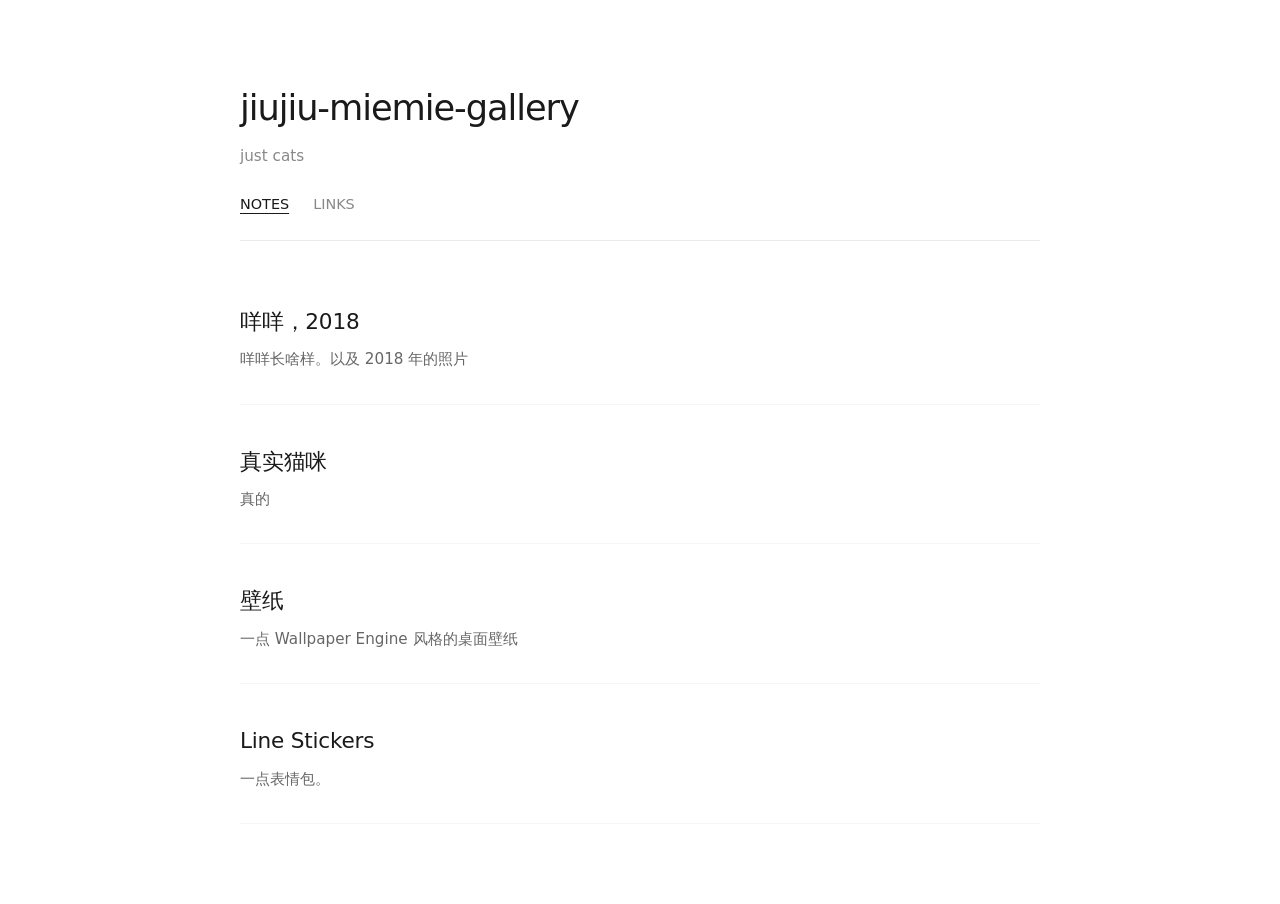
==== docs/index.html @ 282f2f35 "update site" ====
<!DOCTYPE html>
<html lang="zh">
<head>
  <meta charset="UTF-8">
  <meta name="viewport" content="width=device-width, initial-scale=1.0">
  <title>Notes - jiujiu-miemie-gallery</title>
  <meta name="description" content="just cats">
  <link rel="stylesheet" href="./styles.css">
  <script type="application/ld+json">
{
  "@context": "https://schema.org",
  "@graph": [
    {
      "@type": "WebSite",
      "@id": "https://cafe3310.github.io/jiujiu-miemie-gallery/#website",
      "name": "jiujiu-miemie Gallery",
      "url": "https://cafe3310.github.io/jiujiu-miemie-gallery/",
      "description": "原创角色 jiujiu & miemie 的画廊、LoRA 经验与微调经验分享 Playground。"
    },
    {
      "@type": "TechArticle",
      "headline": "咩咩，2018",
      "description": "咩咩长啥样。以及 2018 年的照片",
      "datePublished": "2026-06-08",
      "url": "https://cafe3310.github.io/jiujiu-miemie-gallery/posts/miemie-at-2018.html",
      "author": {
        "@type": "Person",
        "name": "cafe3310"
      }
    },
    {
      "@type": "TechArticle",
      "headline": "真实猫咪",
      "description": "真的",
      "datePublished": "2026-06-02",
      "url": "https://cafe3310.github.io/jiujiu-miemie-gallery/posts/cute-cats.html",
      "author": {
        "@type": "Person",
        "name": "cafe3310"
      }
    },
    {
      "@type": "TechArticle",
      "headline": "壁纸",
      "description": "一点 Wallpaper Engine 风格的桌面壁纸",
      "datePublished": "2026-05-25",
      "url": "https://cafe3310.github.io/jiujiu-miemie-gallery/posts/wallpaper-engine.html",
      "author": {
        "@type": "Person",
        "name": "cafe3310"
      }
    },
    {
      "@type": "TechArticle",
      "headline": "Line Stickers",
      "description": "一点表情包。",
      "datePublished": "2026-05-24",
      "url": "https://cafe3310.github.io/jiujiu-miemie-gallery/posts/line-stickers.html",
      "author": {
        "@type": "Person",
        "name": "cafe3310"
      }
    }
  ]
}
</script>
</head>
<body>
  <div class="container">
    <header>
      <h1><a href="./index.html" style="text-decoration: none; color: inherit;">jiujiu-miemie-gallery</a></h1>
      <p>just cats</p>
      <nav class="site-nav">
        <a href="./index.html" class="active">NOTES</a>
        <a href="./links.html" class="">LINKS</a>
      </nav>
    </header>

    <main>
      <div class="post-list">
  
        <article class="post-item">
          <a href="posts/miemie-at-2018.html" style="text-decoration: none; color: inherit; display: block;">
            <h2 class="post-title">咩咩，2018</h2>
            <p class="post-desc">咩咩长啥样。以及 2018 年的照片</p>
          </a>
        </article>
        

        <article class="post-item">
          <a href="posts/cute-cats.html" style="text-decoration: none; color: inherit; display: block;">
            <h2 class="post-title">真实猫咪</h2>
            <p class="post-desc">真的</p>
          </a>
        </article>
        

        <article class="post-item">
          <a href="posts/wallpaper-engine.html" style="text-decoration: none; color: inherit; display: block;">
            <h2 class="post-title">壁纸</h2>
            <p class="post-desc">一点 Wallpaper Engine 风格的桌面壁纸</p>
          </a>
        </article>
        

        <article class="post-item">
          <a href="posts/line-stickers.html" style="text-decoration: none; color: inherit; display: block;">
            <h2 class="post-title">Line Stickers</h2>
            <p class="post-desc">一点表情包。</p>
          </a>
        </article>
        
</div>

    </main>
  </div>
</body>
</html>
---- docs/styles.css ----
:root {
  font-family: Inter, system-ui, Avenir, Helvetica, Arial, sans-serif;
  line-height: 1.6;
  font-weight: 400;
  color: #1a1a1a;
  background-color: #ffffff;
  text-rendering: optimizeLegibility;
  -webkit-font-smoothing: antialiased;
}

body {
  margin: 0;
  padding: 0;
  min-height: 100vh;
}

/* Minimalism Typography & Layout */
.container {
  max-width: 800px;
  margin: 0 auto;
  padding: 5rem 2rem;
}

header {
  margin-bottom: 4rem;
  border-bottom: 1px solid #eaeaea;
  padding-bottom: 1.5rem;
}

header h1 {
  font-size: 2.2rem;
  font-weight: 300;
  margin: 0 0 0.5rem 0;
  letter-spacing: -0.03em;
}

header p {
  color: #888888;
  margin: 0;
  font-size: 0.95rem;
  font-weight: 300;
}

.site-nav {
  display: flex;
  gap: 1.5rem;
  margin-top: 1.5rem;
}

.site-nav a, .site-nav button {
  background: none;
  border: none;
  padding: 0;
  color: #888888;
  font-size: 0.9rem;
  cursor: pointer;
  text-decoration: none;
  transition: color 0.15s ease;
}

.site-nav a:hover, .site-nav a.active, .site-nav button:hover, .site-nav button.active {
  color: #1a1a1a;
  text-decoration: underline;
  text-underline-offset: 4px;
}

/* Post list (Keep Minimum) */
.post-list {
  display: flex;
  flex-direction: column;
  gap: 2.5rem;
}

.post-item {
  cursor: pointer;
  transition: opacity 0.15s ease;
  padding-bottom: 2rem;
  border-bottom: 1px solid #f5f5f5;
}

.post-item:hover {
  opacity: 0.7;
}


.post-title {
  font-size: 1.35rem;
  font-weight: 400;
  margin: 0 0 0.5rem 0;
  letter-spacing: -0.01em;
}

.post-desc {
  color: #666666;
  font-size: 0.95rem;
  margin: 0;
  max-width: 700px;
}

/* Single Post View (Large whitespace, fine typography) */
.post-view {
  animation: fadeIn 0.25s ease;
}

@keyframes fadeIn {
  from { opacity: 0; }
  to { opacity: 1; }
}

.back-btn {
  background: none;
  border: none;
  padding: 0;
  color: #888888;
  cursor: pointer;
  font-size: 0.9rem;
  margin-bottom: 2rem;
}

.back-btn:hover {
  color: #1a1a1a;
}

.post-content {
  font-size: 1.05rem;
  color: #222222;
  margin-bottom: 3.5rem;
}

.post-content h3 {
  font-size: 1.15rem;
  font-weight: 500;
  margin-top: 2rem;
  margin-bottom: 0.75rem;
}

.post-content p {
  margin-bottom: 1.25rem;
}

.post-content ul {
  padding-left: 1.25rem;
  margin-bottom: 1.25rem;
}

.post-content li {
  margin-bottom: 0.5rem;
}

/* Parameter Code Block */
pre {
  background-color: #fafafa;
  border: 1px solid #eeeeee;
  border-radius: 4px;
  padding: 1rem;
  font-family: ui-monospace, SFMono-Regular, Menlo, Monaco, Consolas, monospace;
  font-size: 0.85rem;
  line-height: 1.5;
  overflow-x: auto;
  margin-bottom: 1.5rem;
}

/* Assets Gallery Grid */
.gallery-section-title {
  font-size: 1rem;
  font-weight: 500;
  text-transform: uppercase;
  letter-spacing: 0.08em;
  color: #999999;
  margin-bottom: 1.5rem;
  border-bottom: 1px solid #eaeaea;
  padding-bottom: 0.5rem;
}

.gallery-section {
  margin-bottom: 3.5rem;
}

.gallery-grid {
  display: grid;
  grid-template-columns: repeat(auto-fill, minmax(160px, 1fr));
  gap: 1.5rem;
}

.gallery-container {
  display: flex;
  flex-direction: column;
  gap: 0.5rem;
}

.gallery-item {
  background-color: #fafafa;
  border: 1px solid #eeeeee;
  aspect-ratio: 1 / 1;
  overflow: hidden;
  position: relative;
  transition: border-color 0.15s ease;
  cursor: pointer;
}

.gallery-item:hover {
  border-color: #666666;
}

.gallery-item.video-item {
  aspect-ratio: 16 / 9;
}

.gallery-item img, .gallery-item video {
  width: 100%;
  height: 100%;
  object-fit: cover;
}

.asset-caption {
  font-size: 0.8rem;
  color: #888888;
  text-align: center;
}

/* Flat Links List */
.links-list {
  display: flex;
  flex-direction: column;
  gap: 1rem;
}

.link-card {
  display: flex;
  justify-content: space-between;
  align-items: center;
  padding: 1.25rem 1.5rem;
  border: 1px solid #eeeeee;
  transition: border-color 0.15s ease;
  text-decoration: none;
  color: inherit;
}

.link-card:hover {
  border-color: #1a1a1a;
}

.link-card-title {
  font-size: 1.05rem;
  font-weight: 400;
}

.link-card-url {
  font-size: 0.85rem;
  color: #888888;
}

/* Modal details */
.modal-overlay {
  position: fixed;
  top: 0;
  left: 0;
  right: 0;
  bottom: 0;
  background-color: rgba(255, 255, 255, 0.96);
  display: flex;
  justify-content: center;
  align-items: center;
  z-index: 1000;
  padding: 2rem;
}

.modal-content {
  background-color: #ffffff;
  border: 1px solid #eaeaea;
  padding: 2.5rem;
  max-width: 550px;
  width: 100%;
  box-shadow: 0 4px 30px rgba(0, 0, 0, 0.01);
  animation: fadeIn 0.18s ease;
}

.modal-close {
  background: none;
  border: none;
  cursor: pointer;
  color: #999999;
  font-size: 0.85rem;
  float: right;
  margin-top: -1.25rem;
  margin-right: -1.25rem;
}

.modal-close:hover {
  color: #1a1a1a;
}

.modal-media {
  max-height: 320px;
  width: 100%;
  margin-bottom: 2rem;
  border: 1px solid #eeeeee;
  overflow: hidden;
  background-color: #fafafa;
}

.modal-media img, .modal-media video {
  width: 100%;
  height: 100%;
  object-fit: contain;
}
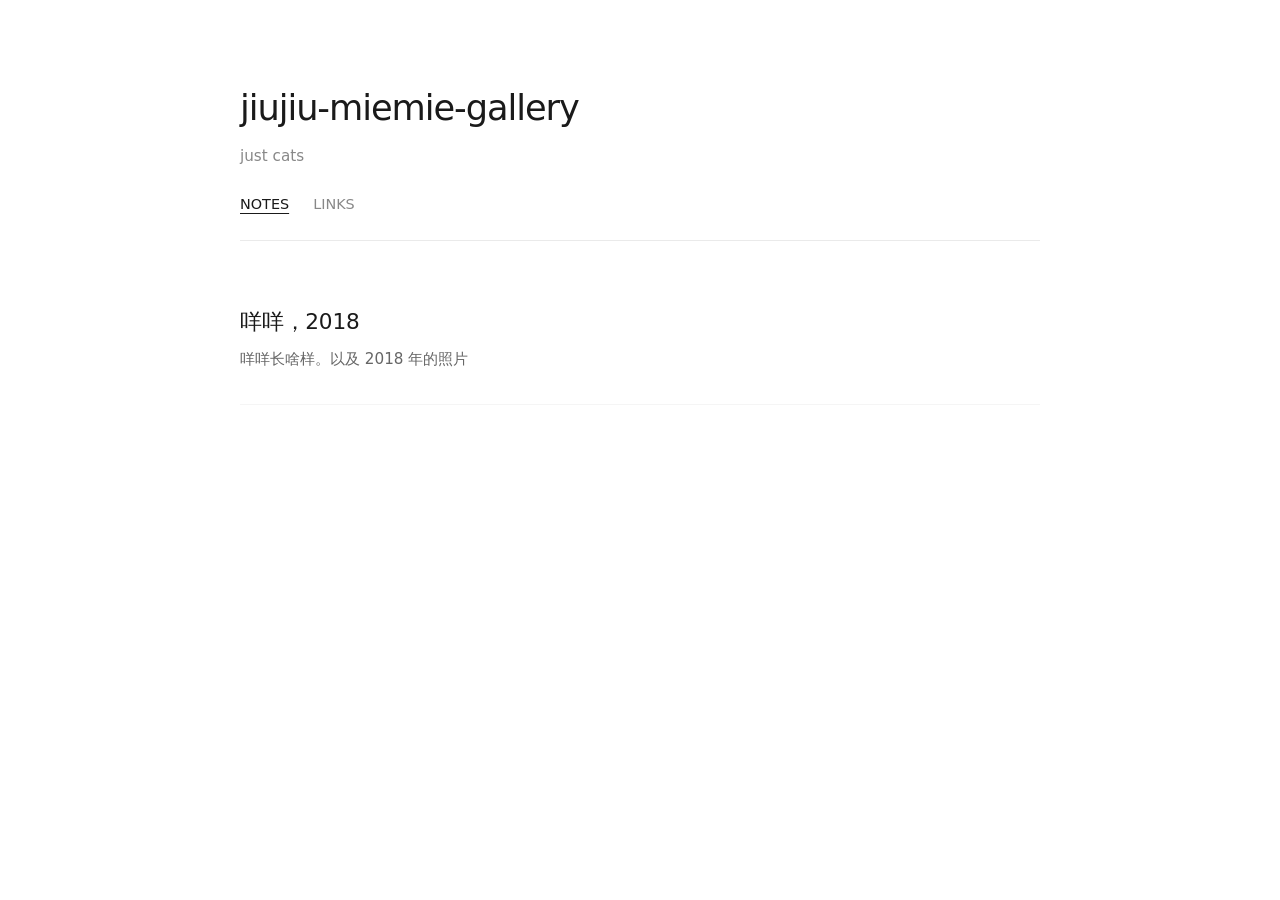
==== commit 446c75ff: "update site" ====
--- a/docs/index.html
+++ b/docs/index.html
@@ -23,39 +23,6 @@
       "description": "咩咩长啥样。以及 2018 年的照片",
       "datePublished": "2026-06-08",
       "url": "https://cafe3310.github.io/jiujiu-miemie-gallery/posts/miemie-at-2018.html",
-      "author": {
-        "@type": "Person",
-        "name": "cafe3310"
-      }
-    },
-    {
-      "@type": "TechArticle",
-      "headline": "真实猫咪",
-      "description": "真的",
-      "datePublished": "2026-06-02",
-      "url": "https://cafe3310.github.io/jiujiu-miemie-gallery/posts/cute-cats.html",
-      "author": {
-        "@type": "Person",
-        "name": "cafe3310"
-      }
-    },
-    {
-      "@type": "TechArticle",
-      "headline": "壁纸",
-      "description": "一点 Wallpaper Engine 风格的桌面壁纸",
-      "datePublished": "2026-05-25",
-      "url": "https://cafe3310.github.io/jiujiu-miemie-gallery/posts/wallpaper-engine.html",
-      "author": {
-        "@type": "Person",
-        "name": "cafe3310"
-      }
-    },
-    {
-      "@type": "TechArticle",
-      "headline": "Line Stickers",
-      "description": "一点表情包。",
-      "datePublished": "2026-05-24",
-      "url": "https://cafe3310.github.io/jiujiu-miemie-gallery/posts/line-stickers.html",
       "author": {
         "@type": "Person",
         "name": "cafe3310"
@@ -86,30 +53,6 @@
           </a>
         </article>
         
-
-        <article class="post-item">
-          <a href="posts/cute-cats.html" style="text-decoration: none; color: inherit; display: block;">
-            <h2 class="post-title">真实猫咪</h2>
-            <p class="post-desc">真的</p>
-          </a>
-        </article>
-        
-
-        <article class="post-item">
-          <a href="posts/wallpaper-engine.html" style="text-decoration: none; color: inherit; display: block;">
-            <h2 class="post-title">壁纸</h2>
-            <p class="post-desc">一点 Wallpaper Engine 风格的桌面壁纸</p>
-          </a>
-        </article>
-        
-
-        <article class="post-item">
-          <a href="posts/line-stickers.html" style="text-decoration: none; color: inherit; display: block;">
-            <h2 class="post-title">Line Stickers</h2>
-            <p class="post-desc">一点表情包。</p>
-          </a>
-        </article>
-        
 </div>
 
     </main>
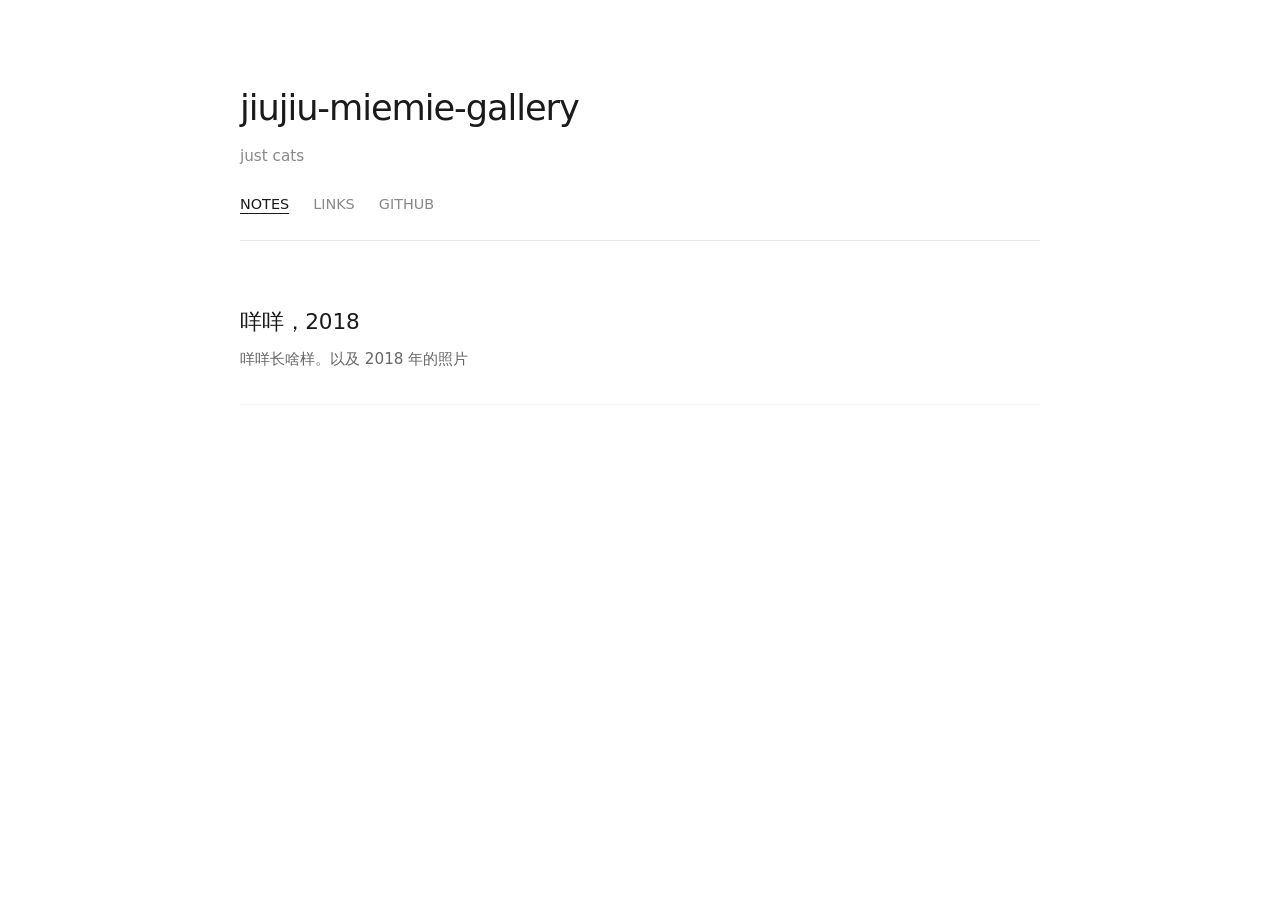
==== commit 4a49990f: "update site" ====
--- a/docs/index.html
+++ b/docs/index.html
@@ -40,6 +40,7 @@
       <nav class="site-nav">
         <a href="./index.html" class="active">NOTES</a>
         <a href="./links.html" class="">LINKS</a>
+        <a href="https://github.com/cafe3310" target="_blank" rel="noopener noreferrer">GITHUB</a>
       </nav>
     </header>
 
--- a/docs/styles.css
+++ b/docs/styles.css
@@ -29,7 +29,7 @@
 
 header h1 {
   font-size: 2.2rem;
-  font-weight: 300;
+  font-weight: 400;
   margin: 0 0 0.5rem 0;
   letter-spacing: -0.03em;
 }
@@ -38,7 +38,7 @@
   color: #888888;
   margin: 0;
   font-size: 0.95rem;
-  font-weight: 300;
+  font-weight: 400;
 }
 
 .site-nav {
@@ -304,3 +304,5 @@
   height: 100%;
   object-fit: contain;
 }
+
+
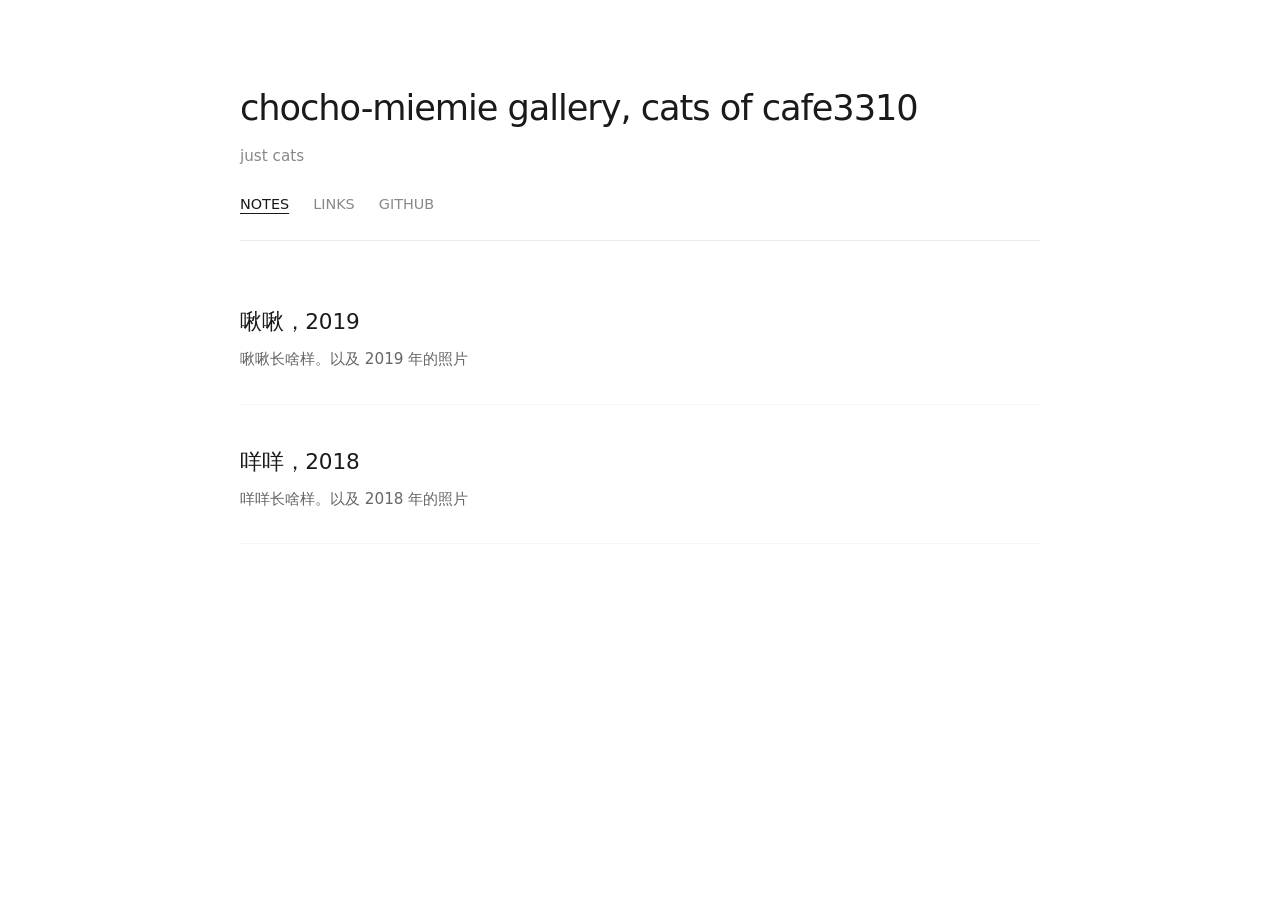
==== commit 9a3df537: "update site" ====
--- a/docs/index.html
+++ b/docs/index.html
@@ -3,26 +3,47 @@
 <head>
   <meta charset="UTF-8">
   <meta name="viewport" content="width=device-width, initial-scale=1.0">
-  <title>Notes - jiujiu-miemie-gallery</title>
+  <title>Notes - chocho-miemie gallery</title>
   <meta name="description" content="just cats">
   <link rel="stylesheet" href="./styles.css">
+  <meta property="og:title" content="chocho-miemie gallery, cats of cafe3310">
+  <meta property="og:type" content="website">
+  <meta property="og:url" content="https://cafe3310.github.io/chocho-miemie-gallery/index.html">
+  <meta property="og:image" content="https://cafe3310.github.io/chocho-miemie-gallery/gallery/2026-06-08-00-00_miemie-at-2018_miemie-7.jpg">
+  <meta property="og:description" content="just cats">
+  <meta property="og:site_name" content="chocho-miemie gallery, cats of cafe3310">
+  <meta name="twitter:card" content="summary_large_image">
+  <meta name="twitter:title" content="chocho-miemie gallery, cats of cafe3310">
+  <meta name="twitter:description" content="just cats">
+  <meta name="twitter:image" content="https://cafe3310.github.io/chocho-miemie-gallery/gallery/2026-06-08-00-00_miemie-at-2018_miemie-7.jpg">
   <script type="application/ld+json">
 {
   "@context": "https://schema.org",
   "@graph": [
     {
       "@type": "WebSite",
-      "@id": "https://cafe3310.github.io/jiujiu-miemie-gallery/#website",
-      "name": "jiujiu-miemie Gallery",
-      "url": "https://cafe3310.github.io/jiujiu-miemie-gallery/",
-      "description": "原创角色 jiujiu & miemie 的画廊、LoRA 经验与微调经验分享 Playground。"
+      "@id": "https://cafe3310.github.io/chocho-miemie-gallery/#website",
+      "name": "chocho-miemie gallery, cats of cafe3310",
+      "url": "https://cafe3310.github.io/chocho-miemie-gallery/",
+      "description": "原创角色 chocho & miemie 的画廊、LoRA 经验与微调经验分享 Playground。"
+    },
+    {
+      "@type": "TechArticle",
+      "headline": "啾啾，2019",
+      "description": "啾啾长啥样。以及 2019 年的照片",
+      "datePublished": "2026-06-09",
+      "url": "https://cafe3310.github.io/chocho-miemie-gallery/posts/jiujiu-at-2019.html",
+      "author": {
+        "@type": "Person",
+        "name": "cafe3310"
+      }
     },
     {
       "@type": "TechArticle",
       "headline": "咩咩，2018",
       "description": "咩咩长啥样。以及 2018 年的照片",
       "datePublished": "2026-06-08",
-      "url": "https://cafe3310.github.io/jiujiu-miemie-gallery/posts/miemie-at-2018.html",
+      "url": "https://cafe3310.github.io/chocho-miemie-gallery/posts/miemie-at-2018.html",
       "author": {
         "@type": "Person",
         "name": "cafe3310"
@@ -35,7 +56,7 @@
 <body>
   <div class="container">
     <header>
-      <h1><a href="./index.html" style="text-decoration: none; color: inherit;">jiujiu-miemie-gallery</a></h1>
+      <h1><a href="./index.html" style="text-decoration: none; color: inherit;">chocho-miemie gallery, cats of cafe3310</a></h1>
       <p>just cats</p>
       <nav class="site-nav">
         <a href="./index.html" class="active">NOTES</a>
@@ -47,6 +68,14 @@
     <main>
       <div class="post-list">
   
+        <article class="post-item">
+          <a href="posts/jiujiu-at-2019.html" style="text-decoration: none; color: inherit; display: block;">
+            <h2 class="post-title">啾啾，2019</h2>
+            <p class="post-desc">啾啾长啥样。以及 2019 年的照片</p>
+          </a>
+        </article>
+        
+
         <article class="post-item">
           <a href="posts/miemie-at-2018.html" style="text-decoration: none; color: inherit; display: block;">
             <h2 class="post-title">咩咩，2018</h2>
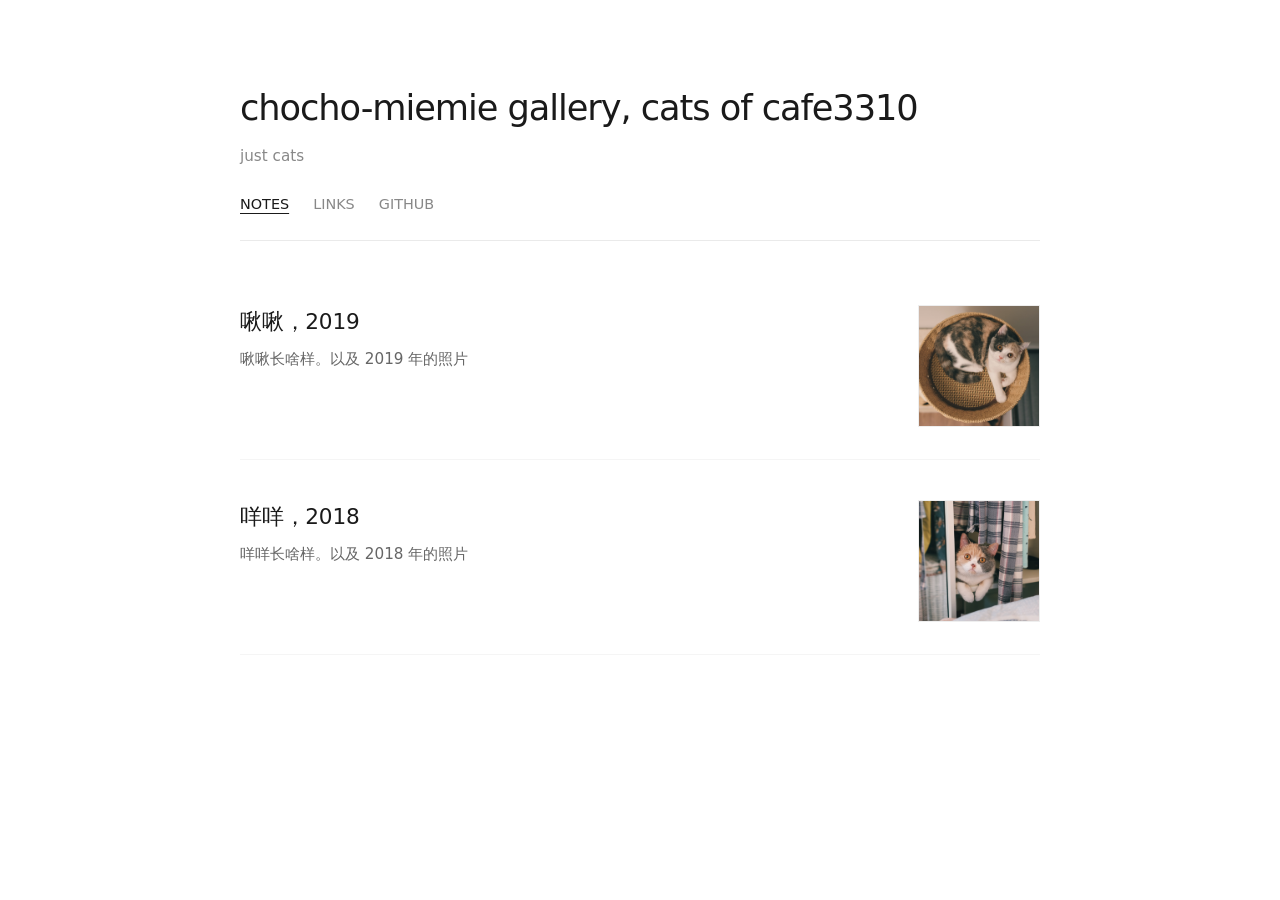
==== commit f442c11c: "add thumb" ====
--- a/docs/index.html
+++ b/docs/index.html
@@ -8,45 +8,66 @@
   <link rel="stylesheet" href="./styles.css">
   <meta property="og:title" content="chocho-miemie gallery, cats of cafe3310">
   <meta property="og:type" content="website">
-  <meta property="og:url" content="https://cafe3310.github.io/chocho-miemie-gallery/index.html">
-  <meta property="og:image" content="https://cafe3310.github.io/chocho-miemie-gallery/gallery/2026-06-08-00-00_miemie-at-2018_miemie-7.jpg">
+  <meta property="og:url" content="https://cafe3310.github.io/chocho-miemie-album/index.html">
+  <meta property="og:image" content="https://cafe3310.github.io/chocho-miemie-album/gallery/2026-06-08-00-00_miemie-at-2018_miemie-7.jpg">
   <meta property="og:description" content="just cats">
   <meta property="og:site_name" content="chocho-miemie gallery, cats of cafe3310">
   <meta name="twitter:card" content="summary_large_image">
   <meta name="twitter:title" content="chocho-miemie gallery, cats of cafe3310">
   <meta name="twitter:description" content="just cats">
-  <meta name="twitter:image" content="https://cafe3310.github.io/chocho-miemie-gallery/gallery/2026-06-08-00-00_miemie-at-2018_miemie-7.jpg">
+  <meta name="twitter:image" content="https://cafe3310.github.io/chocho-miemie-album/gallery/2026-06-08-00-00_miemie-at-2018_miemie-7.jpg">
   <script type="application/ld+json">
 {
   "@context": "https://schema.org",
   "@graph": [
     {
       "@type": "WebSite",
-      "@id": "https://cafe3310.github.io/chocho-miemie-gallery/#website",
+      "@id": "https://cafe3310.github.io/chocho-miemie-album/#website",
       "name": "chocho-miemie gallery, cats of cafe3310",
-      "url": "https://cafe3310.github.io/chocho-miemie-gallery/",
-      "description": "原创角色 chocho & miemie 的画廊、LoRA 经验与微调经验分享 Playground。"
+      "url": "https://cafe3310.github.io/chocho-miemie-album/",
+      "description": "just cats"
     },
     {
       "@type": "TechArticle",
       "headline": "啾啾，2019",
       "description": "啾啾长啥样。以及 2019 年的照片",
+      "image": [
+        "https://cafe3310.github.io/chocho-miemie-album/gallery/2026-06-09-19-53_jiujiu-at-2019_jiujiu-1.jpg",
+        "https://cafe3310.github.io/chocho-miemie-album/gallery/2026-06-09-19-53_jiujiu-at-2019_jiujiu-2.jpg",
+        "https://cafe3310.github.io/chocho-miemie-album/gallery/2026-06-09-19-53_jiujiu-at-2019_jiujiu-3.jpg",
+        "https://cafe3310.github.io/chocho-miemie-album/gallery/2026-06-09-19-53_jiujiu-at-2019_jiujiu-4.jpg",
+        "https://cafe3310.github.io/chocho-miemie-album/gallery/2026-06-09-19-53_jiujiu-at-2019_jiujiu-5.jpg",
+        "https://cafe3310.github.io/chocho-miemie-album/gallery/2026-06-09-19-53_jiujiu-at-2019_jiujiu-6.jpg",
+        "https://cafe3310.github.io/chocho-miemie-album/gallery/2026-06-09-19-53_jiujiu-at-2019_jiujiu-7.jpg"
+      ],
       "datePublished": "2026-06-09",
-      "url": "https://cafe3310.github.io/chocho-miemie-gallery/posts/jiujiu-at-2019.html",
+      "url": "https://cafe3310.github.io/chocho-miemie-album/posts/jiujiu-at-2019.html",
       "author": {
         "@type": "Person",
-        "name": "cafe3310"
+        "name": "cafe3310",
+        "url": "https://github.com/cafe3310"
       }
     },
     {
       "@type": "TechArticle",
       "headline": "咩咩，2018",
       "description": "咩咩长啥样。以及 2018 年的照片",
+      "image": [
+        "https://cafe3310.github.io/chocho-miemie-album/gallery/2026-06-08-00-00_miemie-at-2018_miemie-1.jpg",
+        "https://cafe3310.github.io/chocho-miemie-album/gallery/2026-06-08-00-00_miemie-at-2018_miemie-2.jpg",
+        "https://cafe3310.github.io/chocho-miemie-album/gallery/2026-06-08-00-00_miemie-at-2018_miemie-3.jpg",
+        "https://cafe3310.github.io/chocho-miemie-album/gallery/2026-06-08-00-00_miemie-at-2018_miemie-4.jpg",
+        "https://cafe3310.github.io/chocho-miemie-album/gallery/2026-06-08-00-00_miemie-at-2018_miemie-5.jpg",
+        "https://cafe3310.github.io/chocho-miemie-album/gallery/2026-06-08-00-00_miemie-at-2018_miemie-6.jpg",
+        "https://cafe3310.github.io/chocho-miemie-album/gallery/2026-06-08-00-00_miemie-at-2018_miemie-7.jpg",
+        "https://cafe3310.github.io/chocho-miemie-album/gallery/2026-06-08-00-00_miemie-at-2018_miemie-8.jpg"
+      ],
       "datePublished": "2026-06-08",
-      "url": "https://cafe3310.github.io/chocho-miemie-gallery/posts/miemie-at-2018.html",
+      "url": "https://cafe3310.github.io/chocho-miemie-album/posts/miemie-at-2018.html",
       "author": {
         "@type": "Person",
-        "name": "cafe3310"
+        "name": "cafe3310",
+        "url": "https://github.com/cafe3310"
       }
     }
   ]
@@ -69,17 +90,27 @@
       <div class="post-list">
   
         <article class="post-item">
-          <a href="posts/jiujiu-at-2019.html" style="text-decoration: none; color: inherit; display: block;">
-            <h2 class="post-title">啾啾，2019</h2>
-            <p class="post-desc">啾啾长啥样。以及 2019 年的照片</p>
+          <a href="posts/jiujiu-at-2019.html">
+            <div class="post-thumbnail">
+              <img src="gallery/2026-06-09-19-53_jiujiu-at-2019_jiujiu-5.jpg" alt="啾啾，2019" loading="lazy">
+            </div>
+            <div class="post-info">
+              <h2 class="post-title">啾啾，2019</h2>
+              <p class="post-desc">啾啾长啥样。以及 2019 年的照片</p>
+            </div>
           </a>
         </article>
         
 
         <article class="post-item">
-          <a href="posts/miemie-at-2018.html" style="text-decoration: none; color: inherit; display: block;">
-            <h2 class="post-title">咩咩，2018</h2>
-            <p class="post-desc">咩咩长啥样。以及 2018 年的照片</p>
+          <a href="posts/miemie-at-2018.html">
+            <div class="post-thumbnail">
+              <img src="gallery/2026-06-08-00-00_miemie-at-2018_miemie-1.jpg" alt="咩咩，2018" loading="lazy">
+            </div>
+            <div class="post-info">
+              <h2 class="post-title">咩咩，2018</h2>
+              <p class="post-desc">咩咩长啥样。以及 2018 年的照片</p>
+            </div>
           </a>
         </article>
         
--- a/docs/styles.css
+++ b/docs/styles.css
@@ -64,7 +64,7 @@
   text-underline-offset: 4px;
 }
 
-/* Post list (Keep Minimum) */
+/* Post list */
 .post-list {
   display: flex;
   flex-direction: column;
@@ -82,6 +82,34 @@
   opacity: 0.7;
 }
 
+.post-item a {
+  display: flex;
+  flex-direction: row-reverse;
+  gap: 1.5rem;
+  align-items: flex-start;
+  text-decoration: none;
+  color: inherit;
+  justify-content: space-between;
+}
+
+.post-thumbnail {
+  width: 120px;
+  height: 120px;
+  flex-shrink: 0;
+  border: 1px solid #eeeeee;
+  overflow: hidden;
+  background-color: #fafafa;
+}
+
+.post-thumbnail img {
+  width: 100%;
+  height: 100%;
+  object-fit: cover;
+}
+
+.post-info {
+  flex-grow: 1;
+}
 
 .post-title {
   font-size: 1.35rem;
@@ -95,6 +123,18 @@
   font-size: 0.95rem;
   margin: 0;
   max-width: 700px;
+}
+
+/* 移动端响应式布局 */
+@media (max-width: 600px) {
+  .post-item a {
+    flex-direction: column;
+    gap: 1rem;
+  }
+  .post-thumbnail {
+    width: 100%;
+    height: 180px;
+  }
 }
 
 /* Single Post View (Large whitespace, fine typography) */
